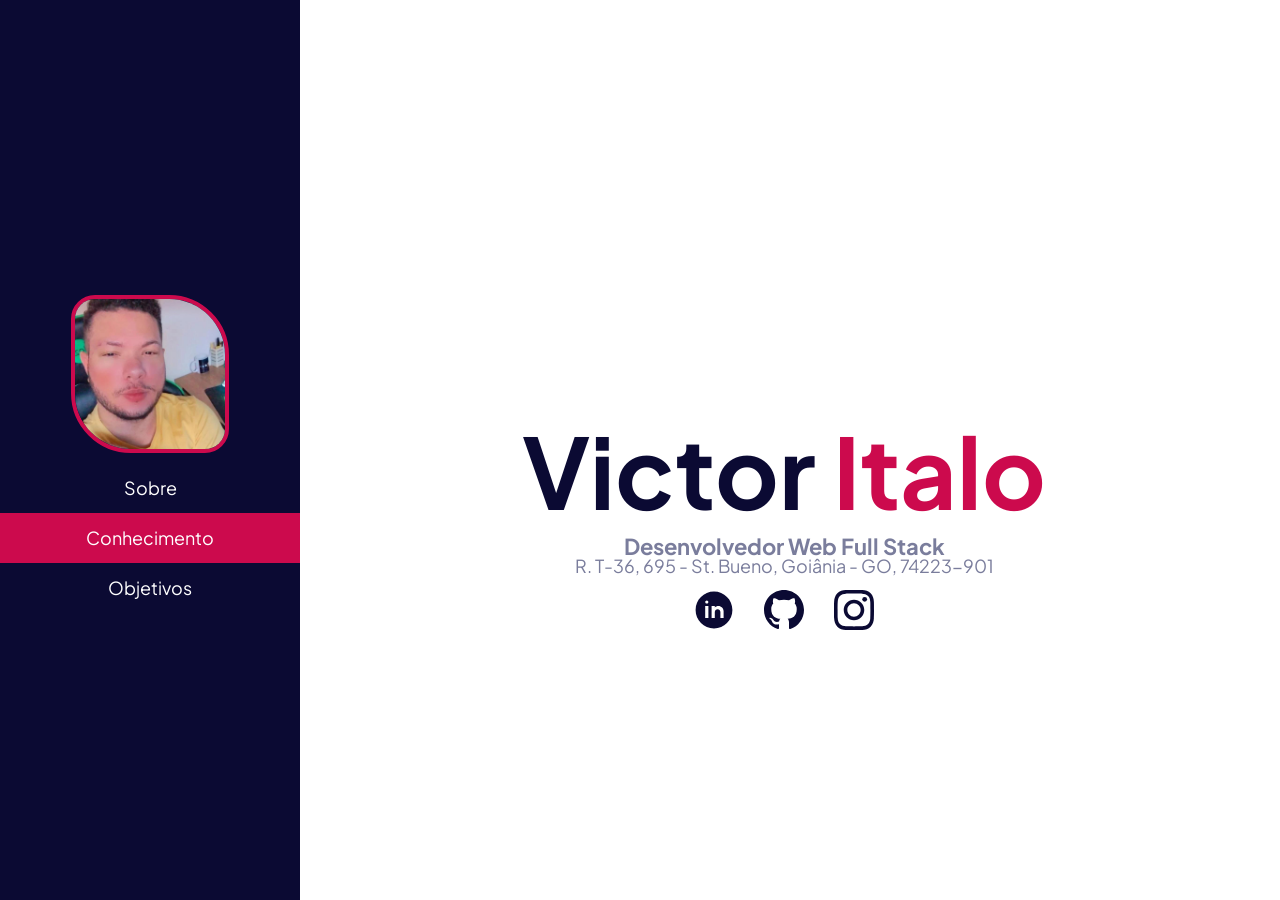
==== conhecimento.html @ e1e55b68 "feat add favicon & social links" ====
<!DOCTYPE html>
<html lang="pt-br">
  <head>
    <meta charset="UTF-8" />
    <meta http-equiv="X-UA-Compatible" content="IE=edge" />
    <meta name="viewport" content="width=device-width, initial-scale=1.0" />
    <link rel="shortcut icon" href="/assets/images/icons8-resume-32.png" type="image/x-icon">
    <link rel="stylesheet" href="./style/reset.css" />
    <link rel="stylesheet" href="/style/style.css" />
    <title>Currículo Digital</title>
  </head>
  <body>
    <main>
    
        <section class="sidebar">
          <div class="insidebarbox">
            <img src="/assets/images/myself.jpg" alt="Victor's profile picture" />
            <nav>
              <ul>
                  <li>
                    <a href="index.html">Sobre</a>
                  </li>
                  <li>
                    <a  class="active" href="conhecimento.html">Conhecimento</a>
                  </li>
                  <li>
                    <a href="objetivos.html">Objetivos</a>
                  </li>
                </ul>
            </nav>
          </div>
        </section>

        <section class="content">
          <div class="divcontent">
            <img src="/assets/images/myself.jpg" alt="Victor's profile picture" />
                <h1>
                    Victor <span class="span-h1">Italo</span>
                </h1>
                <h2>
                    Desenvolvedor Web Full Stack
                </h2>
                <p>
                    R. T-36, 695 - St. Bueno, Goiânia - GO, 74223-901
                </p>
          </div>
              <div class="navi2icons">
                <ul>
                    <li>
                        <a href="https://www.linkedin.com/in/victoritalo/" target="_blank"><img src="/assets/svg/icons8-linkedin-circled.svg" alt=""/></a>
                      </li>
  
                      <li>
                        <a href="https://github.com/Victoritalo" target="_blank"><img src="/assets/svg/iconmonstr-github-1.svg" alt=""/></a>
                      </li>
  
                      <li>
                        <a href="https://www.instagram.com/victoritalo.dev/"  target="_blank"><img src="/assets/svg/instagram.svg" alt=""/></a>
                      </li>
                  </ul>
              </div>
            
          </div>
        </section>

    </main>
    <footer>
        <!-- <small>&#xA9;All rights reserved Victor Italo</small> -->
    </footer>
  </body>
</html>
---- style/style.css ----
@import url("https://fonts.googleapis.com/css2?family=Montserrat:wght@500&family=Plus+Jakarta+Sans:wght@200;600&display=swap");

:root {
  --fontcolorOne: #0b0a33;
  --fontcolorTwo: #7a7d9c;
  --fontcolorThree: #cc0a4d;
  --fontcolorFour: #ffffff;
}

body {
  font-family: "Plus Jakarta Sans", sans-serif;
  color: var(--fontcolorFour);
  font-size: 18px;
  overflow: hidden;
}
main {
  display: flex;
}
.sidebar img {
  margin: 0.5rem;
  height: 150px;
  width: 150px;
  border-radius: 24px 60px;
  border: solid 4px var(--fontcolorThree);
}
.sidebar {
  width: 300px;
  background-color: var(--fontcolorOne);
  position: fixed;
  height: 100vh;
  overflow: auto;
  text-align: center;
  display: flex;
  align-items: center;
}
.insidebarbox {
  width: 100%;
}
.sidebar a {
  display: block;
  color: var(--fontcolorFour);
  padding: 1rem;
  text-decoration: none;
}

.sidebar a.active {
  background-color: var(--fontcolorThree);
  color: var(--fontcolorFour);
}

.sidebar a:hover:not(.active) {
  background-color: var(--fontcolorTwo);
  color: var(--fontcolorFour);
}

section.content {
  margin-top: 45vh;
  margin-left: 18rem;
  text-align: center;
  width: 100%;
  height: 50vh;
}

.divcontent img {
  display: none;
  margin: 0.5rem;
  height: 150px;
  width: 150px;
  border-radius: 24px 60px;
  border: solid 4px var(--fontcolorThree);
}
section.content h1 {
  color: var(--fontcolorOne);
  font-size: 98px;
  font-weight: bold;
  margin: 1rem;
}
.span-h1 {
  color: #cc0a4d;
}

section.content h2 {
  font-size: 22px;
  color: var(--fontcolorTwo);
  font-weight: bold;
}
section.content p {
  color: var(--fontcolorTwo);
}

.navi2icons ul {
  display: flex;
  justify-content: center;
}

.navi2icons li {
  padding: 5px;
  margin: 10px;
}

@media screen and (max-width: 768px) {
  body {
    font-size: 17px;
  }
  main {
    display: block;
  }
  .sidebar img {
    display: none;
  }
  .sidebar {
    width: 100%;
    height: auto;
    position: relative;
  }
  .sidebar ul,
  li {
    display: flex;
    justify-content: space-around;
  }
  section.content {
    margin-left: 0;
    margin-top: 20vh;
    /* position: fixed; */
  }

  .divcontent img {
    display: inline;
    margin: 0.5rem;
    height: 150px;
    width: 150px;
    border-radius: 24px 60px;
    border: solid 4px var(--fontcolorThree);
  }

  section.content h1 {
    font-size: 58px;
  }

  section.content h2 {
    font-size: 18px;
  }
  section.content p {
    font-size: 15px;
  }

  footer {
    bottom: 0;
    position: absolute;
    width: 100%;
  }
}

@media screen and (max-width: 518px) {
  body {
    font-size: 17px;
  }
  .sidebar {
    width: 100%;
    height: auto;
    position: relative;
  }
  .sidebar ul,
  li {
    display: block;
    justify-content: space-around;
    text-align: center;
  }
  section.content {
    margin-top: 20vh;
  }

  .divcontent img {
    display: none;
  }
}

@media screen and (max-width: 340px) {
  body {
    font-size: 15px;
  }
  section.content h1 {
    font-size: 48px;
  }
  section.content h2 {
    font-size: 14px;
  }
}

@media screen and (max-width: 298px) {
  section.content h1 {
    font-size: 38px;
  }
  section.content h2 {
    font-size: 14px;
  }
  section.content p {
    font-size: 13px;
  }

  .navi2icons li {
    margin: 5px;
  }
  .navi2icons img {
    width: 25px;
    height: 25px;
  }
}

@media screen and (max-width: 144px) {
  body {
    font-size: 10px;
  }

  section.content h1 {
    font-size: 25px;
  }
  section.content h2 {
    font-size: 12px;
  }
  section.content p {
    font-size: 11px;
  }

  .navi2icons li {
    margin: 1px;
  }
  .navi2icons img {
    width: 18px;
    height: 18px;
  }
}

@media screen and (max-width: 144px) {
  body {
    display: none;
  }
}
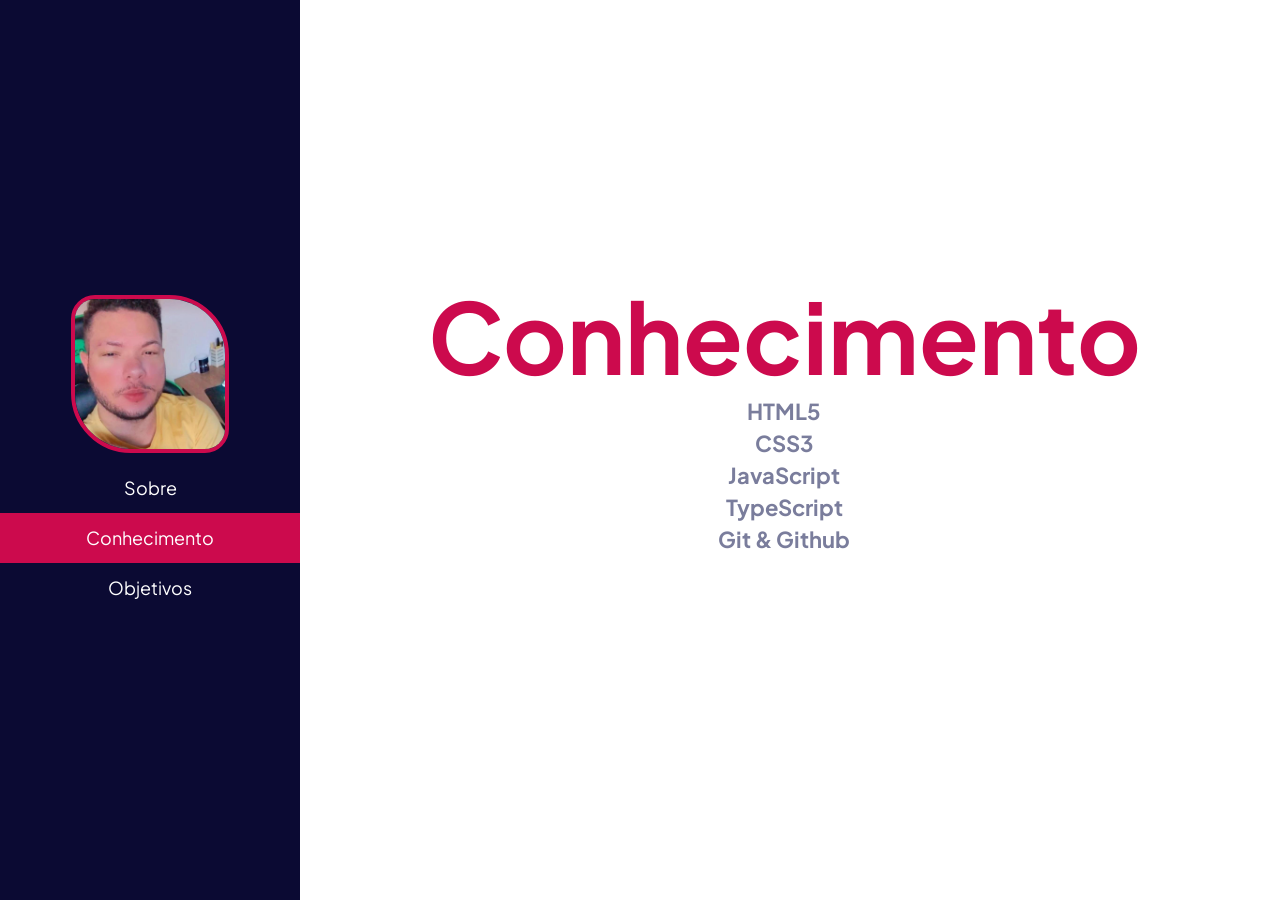
==== commit e5529cb3: "deploy" ====
--- a/conhecimento.html
+++ b/conhecimento.html
@@ -6,7 +6,7 @@
     <meta name="viewport" content="width=device-width, initial-scale=1.0" />
     <link rel="shortcut icon" href="/assets/images/icons8-resume-32.png" type="image/x-icon">
     <link rel="stylesheet" href="./style/reset.css" />
-    <link rel="stylesheet" href="/style/style.css" />
+    <link rel="stylesheet" href="./style/style.css" />
     <title>Currículo Digital</title>
   </head>
   <body>
@@ -14,7 +14,7 @@
     
         <section class="sidebar">
           <div class="insidebarbox">
-            <img src="/assets/images/myself.jpg" alt="Victor's profile picture" />
+            <img src="./assets/images/myself.jpg" alt="Victor's profile picture" />
             <nav>
               <ul>
                   <li>
@@ -33,39 +33,36 @@
 
         <section class="content">
           <div class="divcontent">
-            <img src="/assets/images/myself.jpg" alt="Victor's profile picture" />
                 <h1>
-                    Victor <span class="span-h1">Italo</span>
+                    <span class="span-h1">Conhecimento</span>
                 </h1>
                 <h2>
-                    Desenvolvedor Web Full Stack
+                    <ul>
+                      <li style="margin-top: 10px;">
+                        HTML5
+                      </li>
+
+                      <li style="margin-top: 10px;">
+                        CSS3
+                      </li>
+
+                      <li  style="margin-top: 10px;">
+                        JavaScript
+                      </li>
+
+                      <li  style="margin-top: 10px;">
+                        TypeScript
+                      </li>
+
+                      <li  style="margin-top: 10px;">
+                        Git & Github
+                      </li>
+                    </ul>
                 </h2>
-                <p>
-                    R. T-36, 695 - St. Bueno, Goiânia - GO, 74223-901
-                </p>
           </div>
-              <div class="navi2icons">
-                <ul>
-                    <li>
-                        <a href="https://www.linkedin.com/in/victoritalo/" target="_blank"><img src="/assets/svg/icons8-linkedin-circled.svg" alt=""/></a>
-                      </li>
-  
-                      <li>
-                        <a href="https://github.com/Victoritalo" target="_blank"><img src="/assets/svg/iconmonstr-github-1.svg" alt=""/></a>
-                      </li>
-  
-                      <li>
-                        <a href="https://www.instagram.com/victoritalo.dev/"  target="_blank"><img src="/assets/svg/instagram.svg" alt=""/></a>
-                      </li>
-                  </ul>
-              </div>
-            
-          </div>
+
         </section>
 
     </main>
-    <footer>
-        <!-- <small>&#xA9;All rights reserved Victor Italo</small> -->
-    </footer>
   </body>
 </html>
--- a/style/style.css
+++ b/style/style.css
@@ -54,7 +54,7 @@
 }
 
 section.content {
-  margin-top: 45vh;
+  margin-top: 30vh;
   margin-left: 18rem;
   text-align: center;
   width: 100%;
@@ -86,6 +86,7 @@
 }
 section.content p {
   color: var(--fontcolorTwo);
+  margin: 5px;
 }
 
 .navi2icons ul {
@@ -96,6 +97,11 @@
 .navi2icons li {
   padding: 5px;
   margin: 10px;
+}
+@media screen and (max-width: 1012px) {
+  section.content h1 {
+    font-size: 68px;
+  }
 }
 
 @media screen and (max-width: 768px) {
@@ -134,7 +140,7 @@
   }
 
   section.content h1 {
-    font-size: 58px;
+    font-size: 54px;
   }
 
   section.content h2 {
@@ -145,6 +151,7 @@
   }
 
   footer {
+    margin-left: 18rem;
     bottom: 0;
     position: absolute;
     width: 100%;
